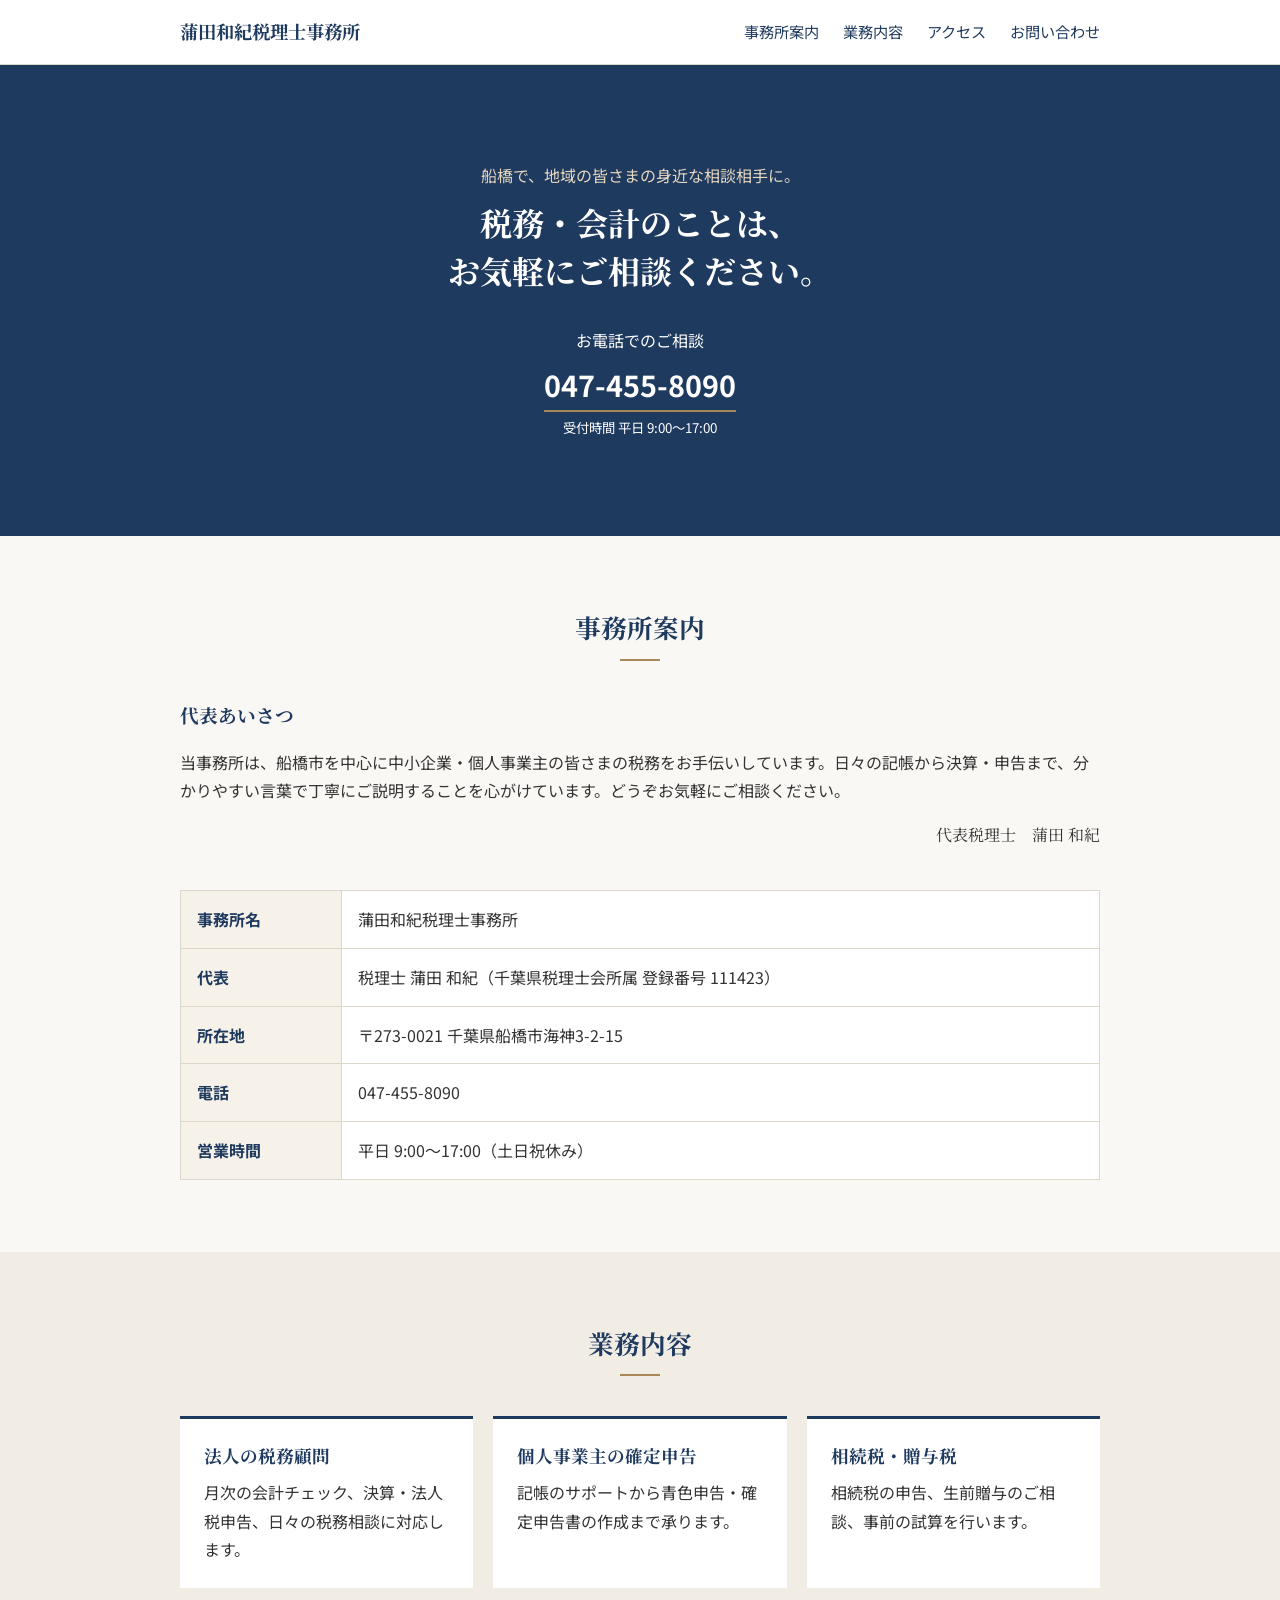
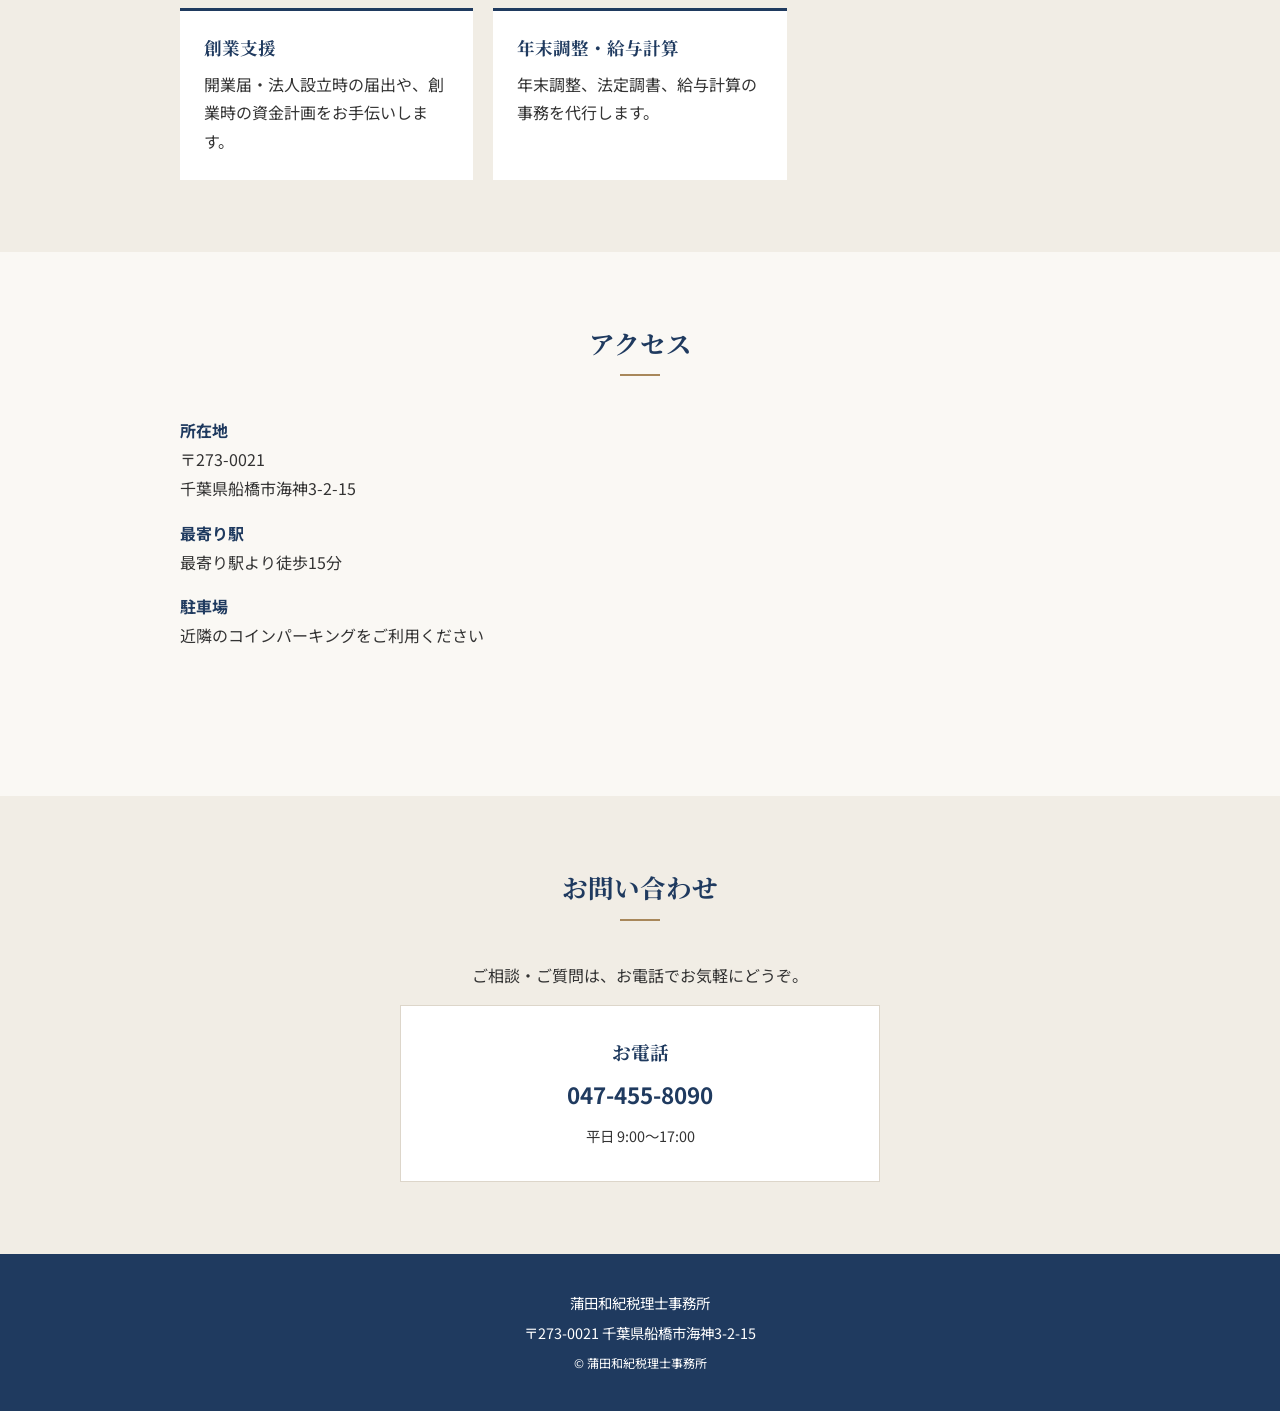
==== index.html @ ef6f29a4 "Add one-page office website Co-Authored-By: Claude Opus 5.5 <noreply@anthropic.com>" ====
<!DOCTYPE html>
<html lang="ja">
<head>
  <meta charset="UTF-8">
  <meta name="viewport" content="width=device-width, initial-scale=1">
  <title>蒲田和紀税理士事務所｜千葉県船橋市の税理士</title>
  <meta name="description" content="千葉県船橋市の蒲田和紀税理士事務所です。法人・個人の税務顧問、確定申告、相続税申告などをお手伝いします。">
  <link rel="preconnect" href="https://fonts.googleapis.com">
  <link rel="preconnect" href="https://fonts.gstatic.com" crossorigin>
  <link href="https://fonts.googleapis.com/css2?family=Noto+Sans+JP:wght@400;700&family=Noto+Serif+JP:wght@500;700&display=swap" rel="stylesheet">
  <link rel="stylesheet" href="css/style.css">
</head>
<body>
  <header class="site-header">
    <div class="container header-inner">
      <a href="#top" class="logo">蒲田和紀税理士事務所</a>
      <button class="menu-toggle" aria-expanded="false" aria-controls="nav" aria-label="メニュー">
        <span></span><span></span><span></span>
      </button>
      <nav id="nav" class="site-nav">
        <a href="#about">事務所案内</a>
        <a href="#services">業務内容</a>
        <a href="#access">アクセス</a>
        <a href="#contact">お問い合わせ</a>
      </nav>
    </div>
  </header>

  <main id="top">
    <section class="hero">
      <div class="container">
        <p class="hero-lead">船橋で、地域の皆さまの身近な相談相手に。</p>
        <h1>税務・会計のことは、<br>お気軽にご相談ください。</h1>
        <p class="hero-tel">
          <span>お電話でのご相談</span>
          <a href="tel:0474558090">047-455-8090</a>
          <small>受付時間 平日 9:00〜17:00</small>
        </p>
      </div>
    </section>

    <section id="about" class="section">
      <div class="container">
        <h2 class="section-title">事務所案内</h2>
        <div class="greeting">
          <h3>代表あいさつ</h3>
          <p>当事務所は、船橋市を中心に中小企業・個人事業主の皆さまの税務をお手伝いしています。日々の記帳から決算・申告まで、分かりやすい言葉で丁寧にご説明することを心がけています。どうぞお気軽にご相談ください。</p>
          <p class="signature">代表税理士　蒲田 和紀</p>
        </div>
        <div class="table-wrap">
          <table class="info-table">
            <tr><th>事務所名</th><td>蒲田和紀税理士事務所</td></tr>
            <tr><th>代表</th><td>税理士 蒲田 和紀（千葉県税理士会所属 登録番号 111423）</td></tr>
            <tr><th>所在地</th><td>〒273-0021 千葉県船橋市海神3-2-15</td></tr>
            <tr><th>電話</th><td>047-455-8090</td></tr>
            <tr><th>営業時間</th><td>平日 9:00〜17:00（土日祝休み）</td></tr>
          </table>
        </div>
      </div>
    </section>

    <section id="services" class="section section-alt">
      <div class="container">
        <h2 class="section-title">業務内容</h2>
        <ul class="service-list">
          <li>
            <h3>法人の税務顧問</h3>
            <p>月次の会計チェック、決算・法人税申告、日々の税務相談に対応します。</p>
          </li>
          <li>
            <h3>個人事業主の確定申告</h3>
            <p>記帳のサポートから青色申告・確定申告書の作成まで承ります。</p>
          </li>
          <li>
            <h3>相続税・贈与税</h3>
            <p>相続税の申告、生前贈与のご相談、事前の試算を行います。</p>
          </li>
          <li>
            <h3>創業支援</h3>
            <p>開業届・法人設立時の届出や、創業時の資金計画をお手伝いします。</p>
          </li>
          <li>
            <h3>年末調整・給与計算</h3>
            <p>年末調整、法定調書、給与計算の事務を代行します。</p>
          </li>
        </ul>
      </div>
    </section>

    <section id="access" class="section">
      <div class="container">
        <h2 class="section-title">アクセス</h2>
        <div class="access-grid">
          <dl class="access-info">
            <dt>所在地</dt>
            <dd>〒273-0021<br>千葉県船橋市海神3-2-15</dd>
            <dt>最寄り駅</dt>
            <dd>最寄り駅より徒歩15分</dd>
            <dt>駐車場</dt>
            <dd>近隣のコインパーキングをご利用ください</dd>
          </dl>
          <div class="map">
            <iframe src="https://www.google.com/maps?q=%E5%8D%83%E8%91%89%E7%9C%8C%E8%88%B9%E6%A9%8B%E5%B8%82%E6%B5%B7%E7%A5%9E3-2-15&amp;output=embed" title="地図" loading="lazy" referrerpolicy="no-referrer-when-downgrade"></iframe>
          </div>
        </div>
      </div>
    </section>

    <section id="contact" class="section section-alt">
      <div class="container">
        <h2 class="section-title">お問い合わせ</h2>
        <p class="contact-lead">ご相談・ご質問は、お電話でお気軽にどうぞ。</p>
        <div class="contact-boxes">
          <div class="contact-box">
            <h3>お電話</h3>
            <a href="tel:0474558090" class="contact-main">047-455-8090</a>
            <p>平日 9:00〜17:00</p>
          </div>
        </div>
      </div>
    </section>
  </main>

  <footer class="site-footer">
    <div class="container">
      <p>蒲田和紀税理士事務所</p>
      <p>〒273-0021 千葉県船橋市海神3-2-15</p>
      <p><small>&copy; 蒲田和紀税理士事務所</small></p>
    </div>
  </footer>

  <script src="js/main.js"></script>
</body>
</html>
---- css/style.css ----
:root {
  --navy: #1f3a5f;
  --bg: #faf8f4;
  --bg-alt: #f1ede5;
  --accent: #a8875a;
  --text: #333;
  --line: #ddd6ca;
  --serif: "Noto Serif JP", "Hiragino Mincho ProN", "Yu Mincho", serif;
  --sans: "Noto Sans JP", "Hiragino Sans", "Yu Gothic", sans-serif;
  --header-h: 64px;
}

* { box-sizing: border-box; }

html { scroll-behavior: smooth; scroll-padding-top: var(--header-h); }

body {
  margin: 0;
  background: var(--bg);
  color: var(--text);
  font-family: var(--sans);
  font-size: 16px;
  line-height: 1.8;
}

a { color: var(--navy); }

h1, h2, h3 { font-family: var(--serif); color: var(--navy); line-height: 1.5; }

.container { max-width: 960px; margin: 0 auto; padding: 0 20px; }

/* ヘッダー */
.site-header {
  position: sticky;
  top: 0;
  z-index: 10;
  background: #fff;
  border-bottom: 1px solid var(--line);
}
.header-inner {
  display: flex;
  align-items: center;
  justify-content: space-between;
  height: var(--header-h);
}
.logo {
  font-family: var(--serif);
  font-weight: 700;
  font-size: 1.15rem;
  color: var(--navy);
  text-decoration: none;
}
.site-nav { display: flex; gap: 24px; }
.site-nav a { text-decoration: none; font-size: 0.95rem; }
.site-nav a:hover { color: var(--accent); }

.menu-toggle {
  display: none;
  width: 44px;
  height: 44px;
  padding: 10px;
  background: none;
  border: 0;
  cursor: pointer;
}
.menu-toggle span {
  display: block;
  height: 2px;
  margin: 5px 0;
  background: var(--navy);
}

/* メイン */
.hero {
  padding: 96px 0;
  background: var(--navy);
  color: #fff;
  text-align: center;
}
.hero h1 { color: #fff; font-size: 2rem; margin: 0 0 32px; }
.hero-lead { color: #e4d6bf; margin: 0 0 8px; }
.hero-tel { margin: 0; }
.hero-tel span, .hero-tel small { display: block; }
.hero-tel a {
  display: inline-block;
  margin: 4px 0;
  color: #fff;
  font-size: 1.8rem;
  font-weight: 700;
  text-decoration: none;
  border-bottom: 2px solid var(--accent);
}

/* セクション共通 */
.section { padding: 72px 0; }
.section-alt { background: var(--bg-alt); }
.section-title {
  margin: 0 0 40px;
  font-size: 1.6rem;
  text-align: center;
}
.section-title::after {
  content: "";
  display: block;
  width: 40px;
  height: 2px;
  margin: 12px auto 0;
  background: var(--accent);
}

/* 事務所案内 */
.greeting { margin-bottom: 40px; }
.greeting h3 { margin-top: 0; }
.signature { text-align: right; font-family: var(--serif); }

/* 表 */
.table-wrap { overflow-x: auto; }
table { width: 100%; border-collapse: collapse; background: #fff; }
th, td { padding: 14px 16px; border: 1px solid var(--line); text-align: left; }
th { background: #f6f2ea; color: var(--navy); font-weight: 700; white-space: nowrap; }

/* 業務内容 */
.service-list {
  display: grid;
  grid-template-columns: repeat(auto-fit, minmax(260px, 1fr));
  gap: 20px;
  margin: 0;
  padding: 0;
  list-style: none;
}
.service-list li {
  padding: 24px;
  background: #fff;
  border-top: 3px solid var(--navy);
}
.service-list h3 { margin: 0 0 8px; font-size: 1.1rem; }
.service-list p { margin: 0; }

/* アクセス */
.access-grid { display: grid; grid-template-columns: 1fr 1fr; gap: 32px; }
.access-info { margin: 0; }
.access-info dt { font-weight: 700; color: var(--navy); }
.access-info dd { margin: 0 0 16px; }
.map iframe { width: 100%; height: 100%; min-height: 300px; border: 0; }

/* お問い合わせ */
.contact-lead { text-align: center; }
.contact-boxes { max-width: 480px; margin: 0 auto; }
.contact-box {
  padding: 32px 20px;
  background: #fff;
  border: 1px solid var(--line);
  text-align: center;
}
.contact-box h3 { margin: 0 0 8px; }
.contact-box p { margin: 8px 0 0; font-size: 0.9rem; }
.contact-main {
  font-size: 1.4rem;
  font-weight: 700;
  text-decoration: none;
  word-break: break-all;
}

/* フッター */
.site-footer {
  padding: 32px 0;
  background: var(--navy);
  color: #fff;
  text-align: center;
  font-size: 0.9rem;
}
.site-footer p { margin: 4px 0; }

/* スマホ */
@media (max-width: 768px) {
  .menu-toggle { display: block; }
  .site-nav {
    display: none;
    position: absolute;
    top: var(--header-h);
    left: 0;
    right: 0;
    flex-direction: column;
    gap: 0;
    background: #fff;
    border-bottom: 1px solid var(--line);
  }
  .site-nav.is-open { display: flex; }
  .site-nav a { padding: 14px 20px; border-top: 1px solid var(--line); }

  .hero { padding: 64px 0; }
  .hero h1 { font-size: 1.5rem; }
  .section { padding: 56px 0; }
  .access-grid { grid-template-columns: 1fr; }
}
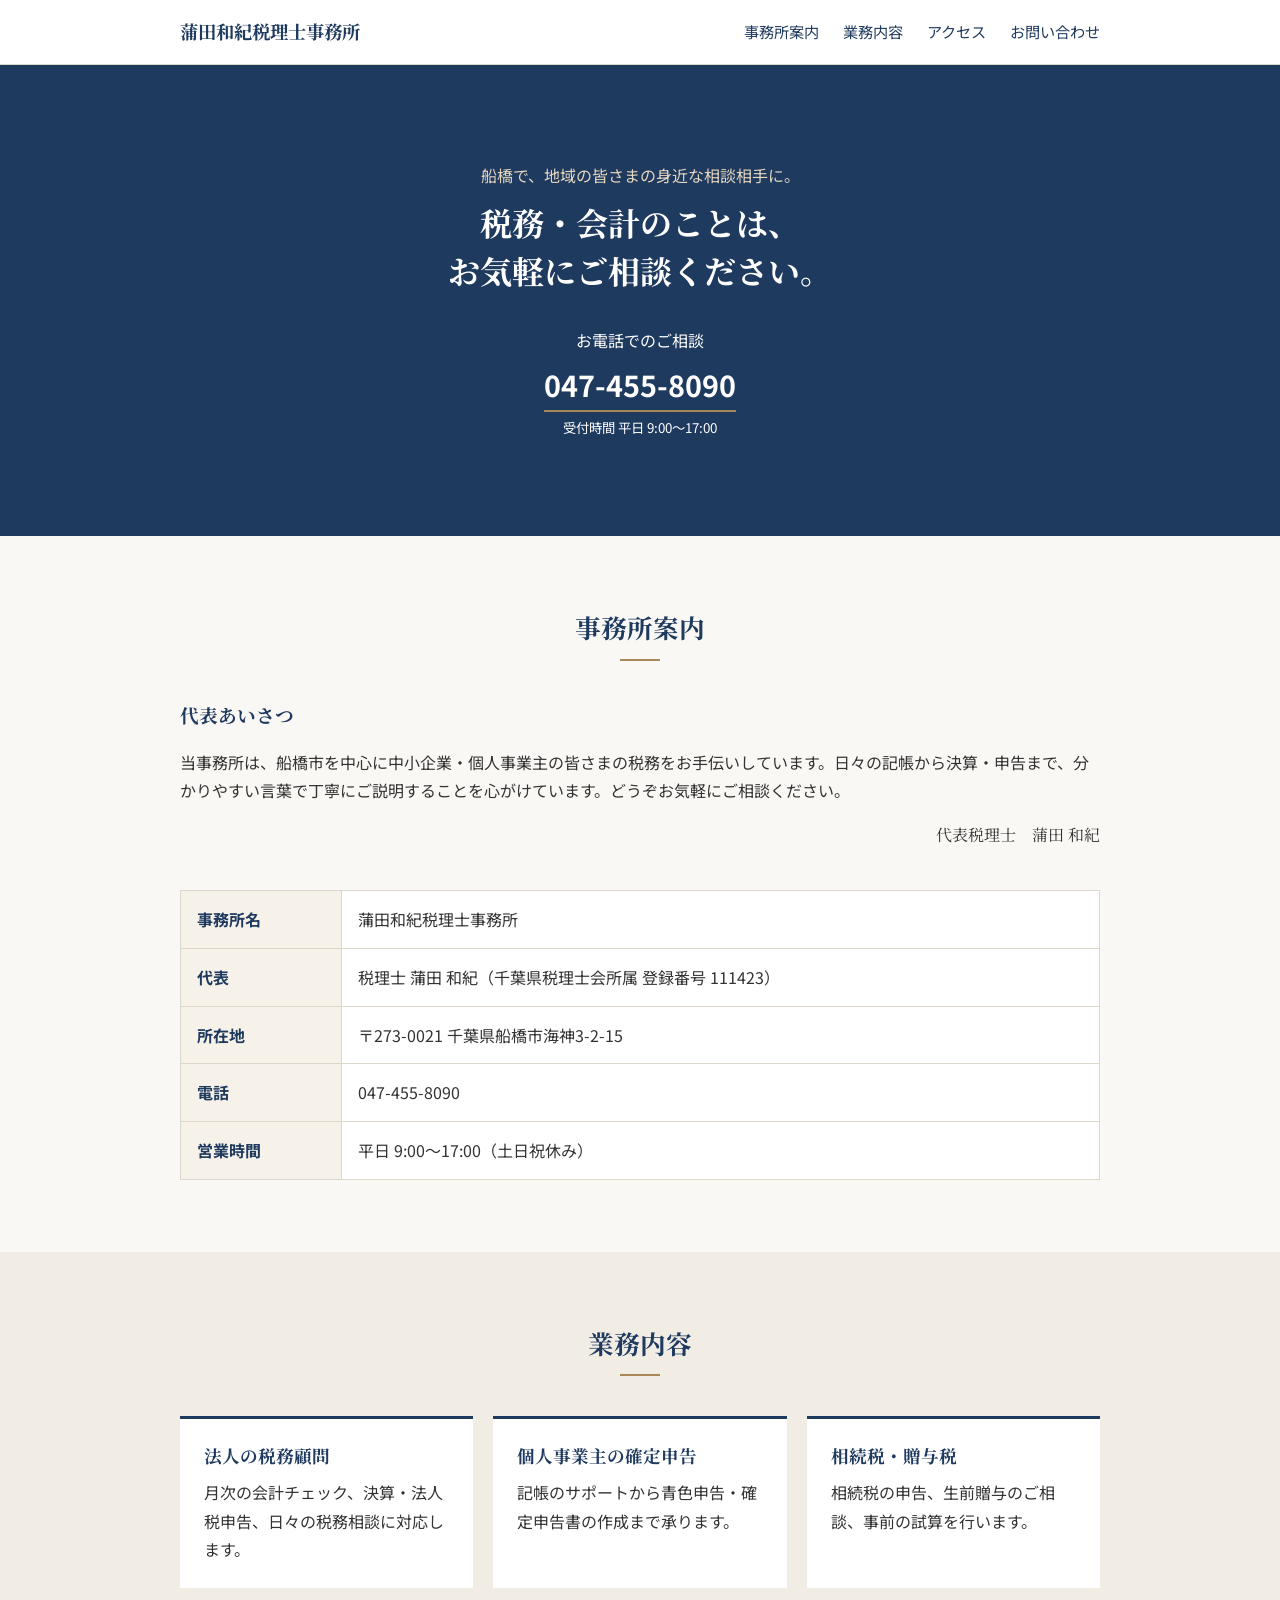
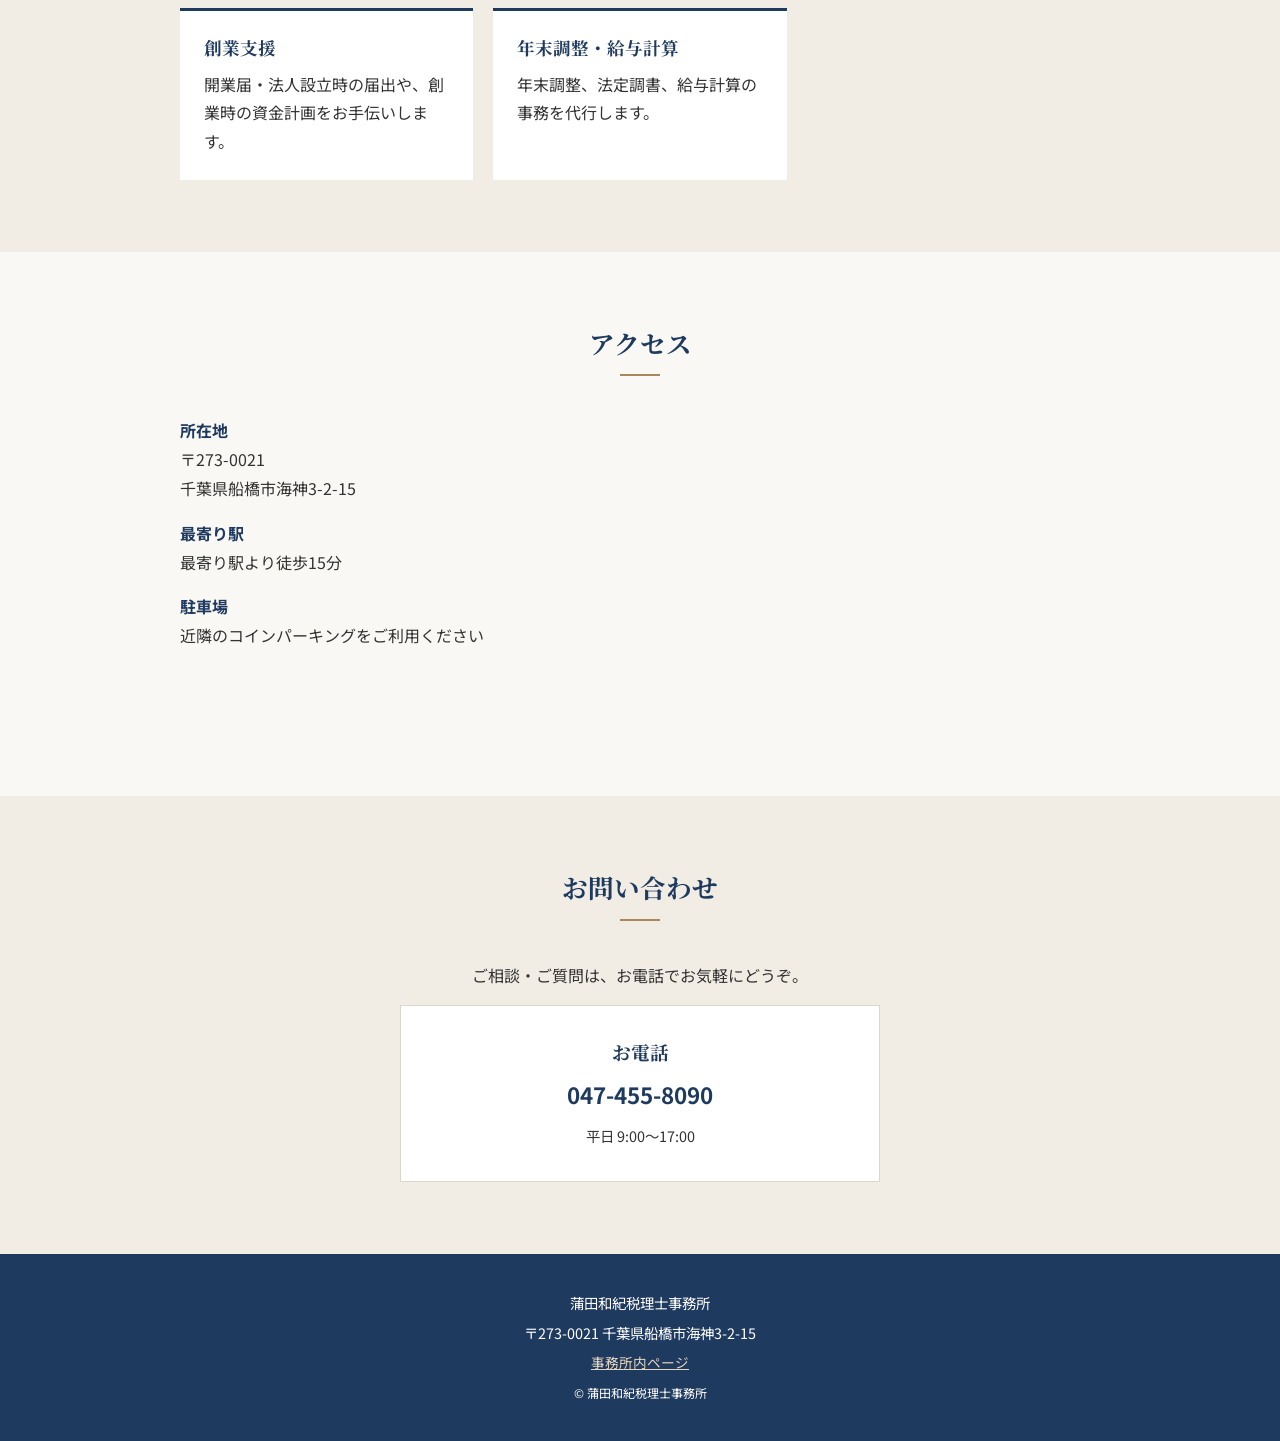
==== commit e0ee69a7: "Link to the staff page from the site footer Co-Authored-By: Claude Opus 5.5 <noreply@anthropic.com>" ====
--- a/index.html
+++ b/index.html
@@ -125,6 +125,7 @@
     <div class="container">
       <p>蒲田和紀税理士事務所</p>
       <p>〒273-0021 千葉県船橋市海神3-2-15</p>
+      <p class="footer-staff"><a href="/staff/">事務所内ページ</a></p>
       <p><small>&copy; 蒲田和紀税理士事務所</small></p>
     </div>
   </footer>
--- a/css/style.css
+++ b/css/style.css
@@ -170,6 +170,7 @@
   font-size: 0.9rem;
 }
 .site-footer p { margin: 4px 0; }
+.footer-staff a { color: #e4d6bf; font-size: 0.85rem; }
 
 /* スマホ */
 @media (max-width: 768px) {
